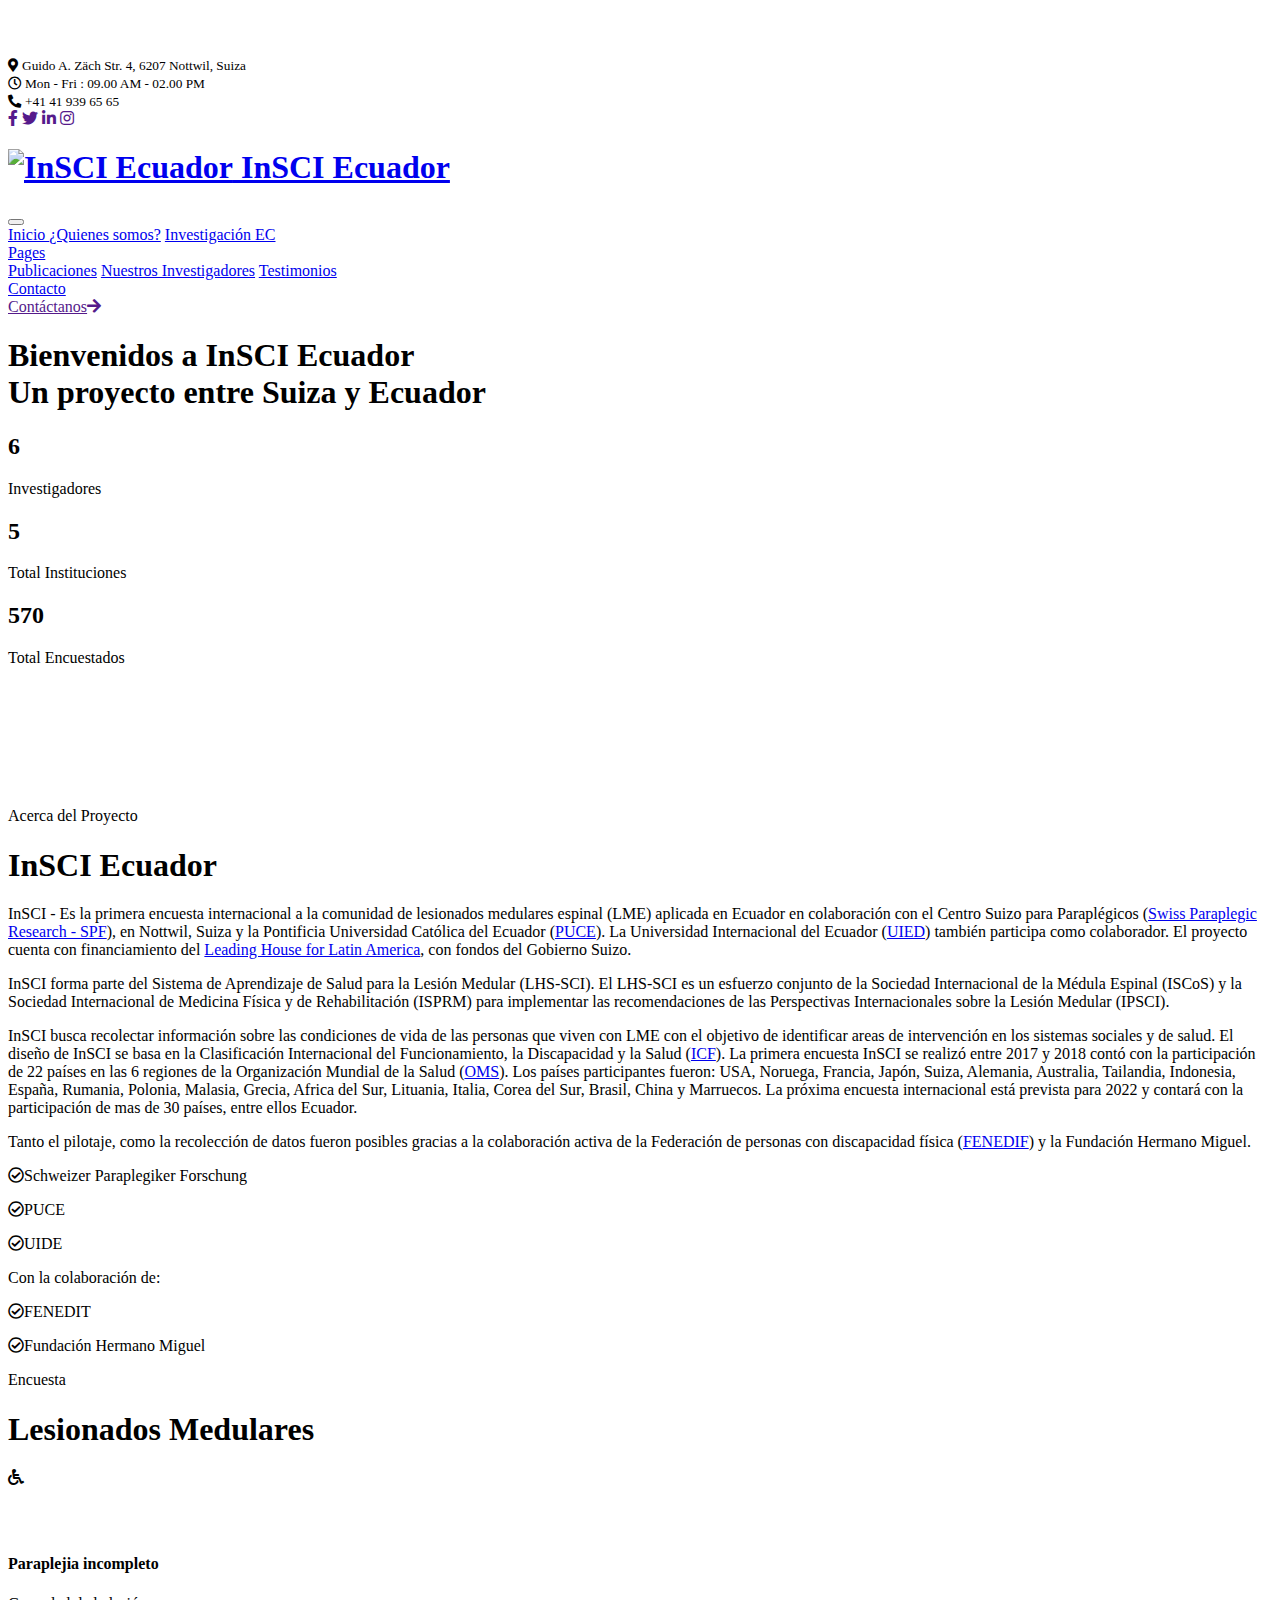
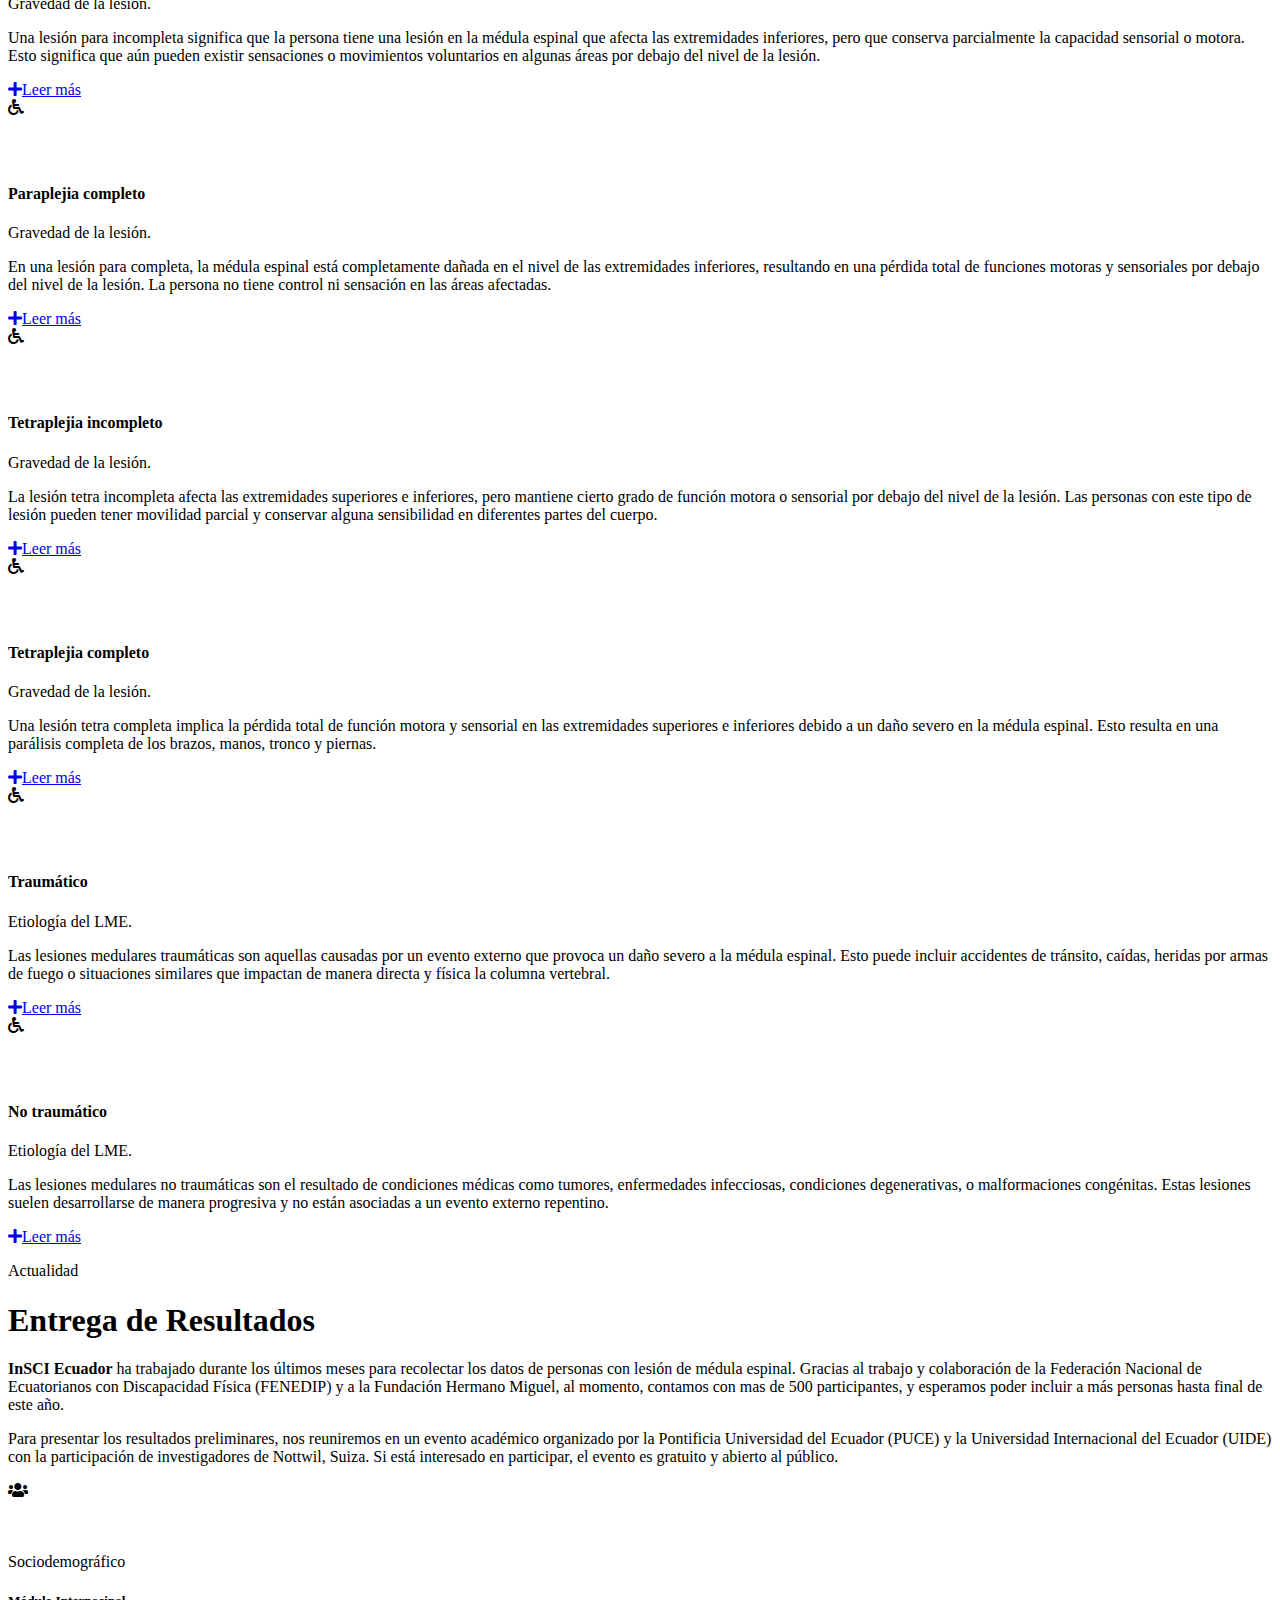
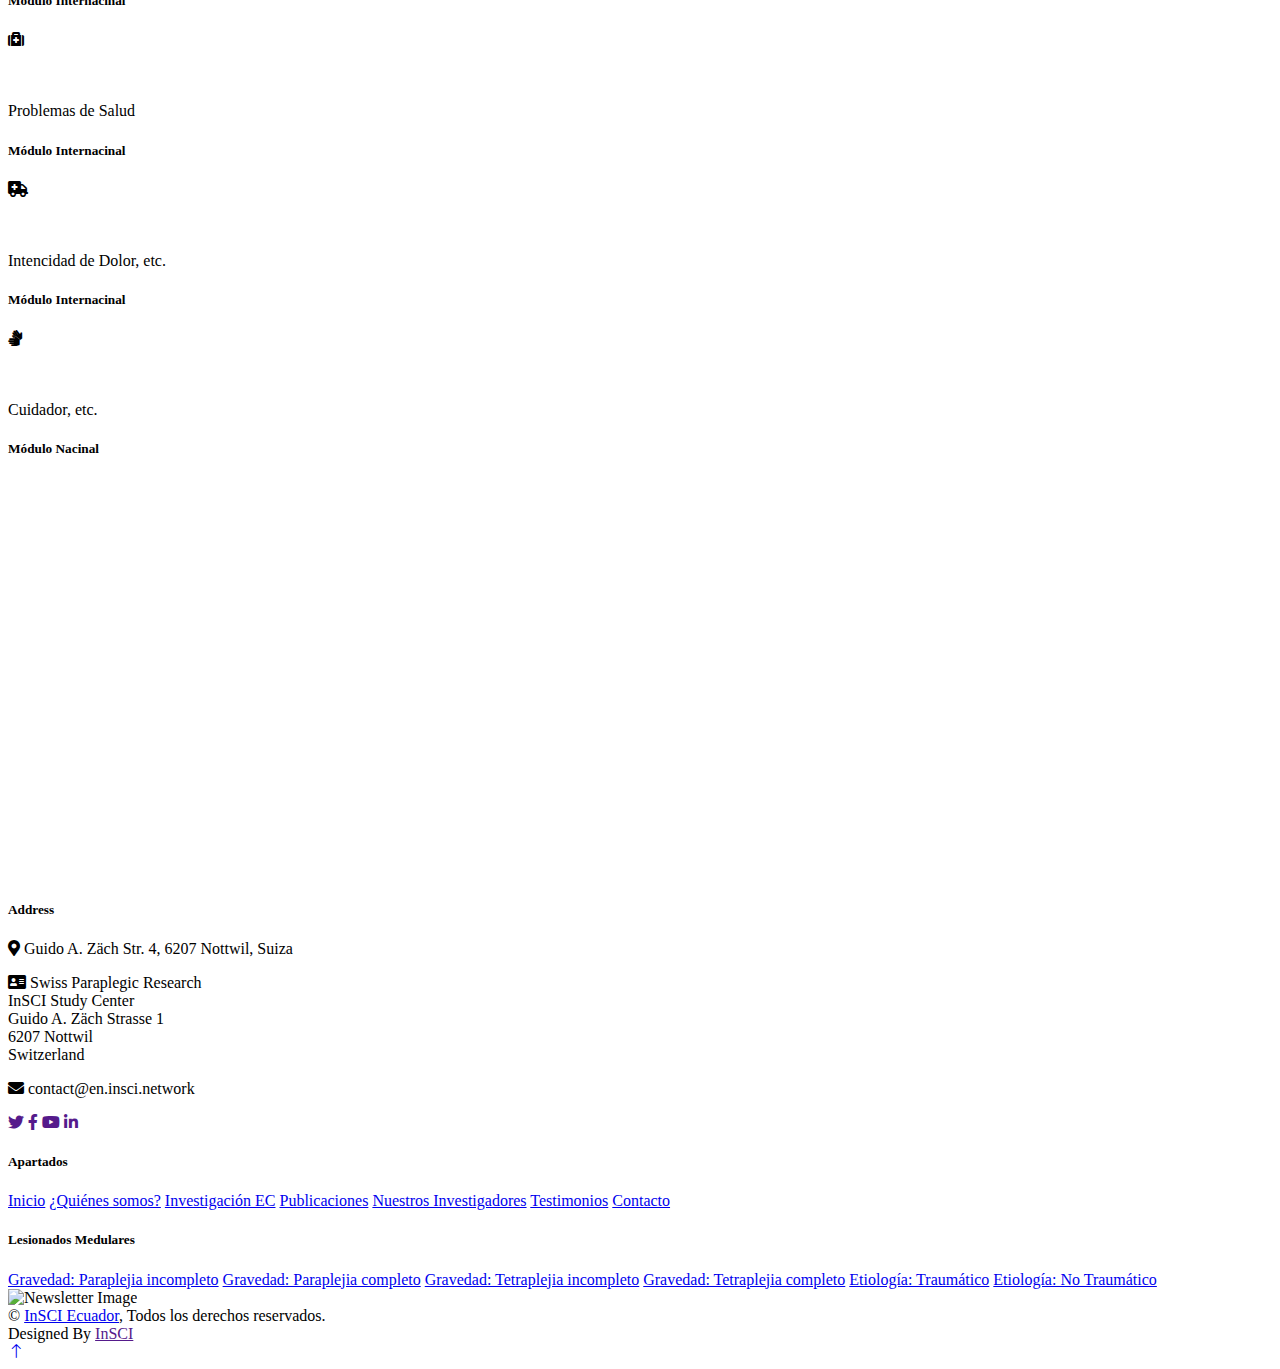
==== index.html @ 5b2f9192 "Comit3 (archivos .html index)" ====
<!DOCTYPE html>
<html lang="en">

<head>
    <meta charset="utf-8" />
    <title>InSCI Ecuador</title>
    <meta content="width=device-width, initial-scale=1.0" name="viewport" />
    <meta content="" name="keywords" />
    <meta content="" name="description" />

    <!-- Favicon -->
    <link href="img/favicon.ico" rel="icon" />

    <!-- Google Web Fonts -->
    <link rel="preconnect" href="https://fonts.googleapis.com" />
    <link rel="preconnect" href="https://fonts.gstatic.com" crossorigin />
    <link
        href="https://fonts.googleapis.com/css2?family=Open+Sans:wght@400;500&family=Roboto:wght@500;700;900&display=swap"
        rel="stylesheet" />

    <!-- Icon Font Stylesheet -->
    <link href="https://cdnjs.cloudflare.com/ajax/libs/font-awesome/5.10.0/css/all.min.css" rel="stylesheet" />
    <link href="https://cdn.jsdelivr.net/npm/bootstrap-icons@1.4.1/font/bootstrap-icons.css" rel="stylesheet" />

    <!-- Libraries Stylesheet -->
    <link href="lib/animate/animate.min.css" rel="stylesheet" />
    <link href="lib/owlcarousel/assets/owl.carousel.min.css" rel="stylesheet" />
    <link href="lib/tempusdominus/css/tempusdominus-bootstrap-4.min.css" rel="stylesheet" />

    <!-- Customized Bootstrap Stylesheet -->
    <link href="css/bootstrap.min.css" rel="stylesheet" />

    <!-- Template Stylesheet -->
    <link href="css/style.css" rel="stylesheet" />
</head>

<body>
    <!-- Spinner Start -->
    <div id="spinner"
        class="show bg-white position-fixed translate-middle w-100 vh-100 top-50 start-50 d-flex align-items-center justify-content-center">
        <div class="spinner-grow text-primary" style="width: 3rem; height: 3rem" role="status">
            <span class="sr-only">Loading...</span>
        </div>
    </div>
    <!-- Spinner End -->

    <!-- Topbar Start -->
    <div class="container-fluid bg-light p-0 wow fadeIn" data-wow-delay="0.1s">
        <div class="row gx-0 d-none d-lg-flex">
            <div class="col-lg-7 px-5 text-start">
                <div class="h-100 d-inline-flex align-items-center py-3 me-4">
                    <small class="fa fa-map-marker-alt text-primary me-2"></small>
                    <small>Guido A. Zäch Str. 4, 6207 Nottwil, Suiza </small>
                </div>
                <div class="h-100 d-inline-flex align-items-center py-3">
                    <small class="far fa-clock text-primary me-2"></small>
                    <small>Mon - Fri : 09.00 AM - 02.00 PM</small>
                </div>
            </div>
            <div class="col-lg-5 px-5 text-end">
                <div class="h-100 d-inline-flex align-items-center py-3 me-4">
                    <small class="fa fa-phone-alt text-primary me-2"></small>
                    <small>+41 41 939 65 65</small>
                </div>
                <div class="h-100 d-inline-flex align-items-center">
                    <a class="btn btn-sm-square rounded-circle bg-white text-primary me-1" href=""><i
                            class="fab fa-facebook-f"></i></a>
                    <a class="btn btn-sm-square rounded-circle bg-white text-primary me-1" href=""><i
                            class="fab fa-twitter"></i></a>
                    <a class="btn btn-sm-square rounded-circle bg-white text-primary me-1" href=""><i
                            class="fab fa-linkedin-in"></i></a>
                    <a class="btn btn-sm-square rounded-circle bg-white text-primary me-0" href=""><i
                            class="fab fa-instagram"></i></a>
                </div>
            </div>
        </div>
    </div>
    <!-- Topbar End -->

    <!-- Navbar Start -->
    <nav class="navbar navbar-expand-lg bg-white navbar-light sticky-top p-0 wow fadeIn" data-wow-delay="0.1s">
        <a href="index.html" class="navbar-brand d-flex align-items-center px-4 px-lg-5">
            <h1 class="m-0 text-primary">
                <!--<i class="far fa-hospital me-3"></i>-->
                <img src="img/InSCI_Logo_3.png" alt="InSCI Ecuador" style="width: 60px; height: 60px;" class="me-3">
                InSCI Ecuador
            </h1>
        </a>
        <button type="button" class="navbar-toggler me-4" data-bs-toggle="collapse" data-bs-target="#navbarCollapse">
            <span class="navbar-toggler-icon"></span>
        </button>
        <div class="collapse navbar-collapse" id="navbarCollapse">
            <div class="navbar-nav ms-auto p-4 p-lg-0">
                <a href="index.html" class="nav-item nav-link active"> Inicio </a>
                <a href="about.html" class="nav-item nav-link">¿Quienes somos?</a>
                <a href="service.html" class="nav-item nav-link">Investigación EC</a>
                <div class="nav-item dropdown">
                    <a href="#" class="nav-link dropdown-toggle" data-bs-toggle="dropdown">Pages</a>
                    <div class="dropdown-menu rounded-0 rounded-bottom m-0">
                        <a href="feature.html" class="dropdown-item">Publicaciones</a>
                        <a href="team.html" class="dropdown-item">Nuestros Investigadores</a>
                        <a href="testimonial.html" class="dropdown-item">Testimonios</a>
                    </div>
                </div>
                <a href="contact.html" class="nav-item nav-link">Contacto</a>
            </div>
            <a href="" class="btn btn-primary rounded-0 py-4 px-lg-5 d-none d-lg-block">Contáctanos<i class="fa fa-arrow-right ms-3"></i></a>
        </div>
    </nav>
    <!-- Navbar End -->

    <!-- Header Start -->
    <div class="container-fluid header bg-primary p-0 mb-5">
        <div class="row g-0 align-items-center flex-column-reverse flex-lg-row">
            <div class="col-lg-6 p-5 wow fadeIn" data-wow-delay="0.1s">
                <h1 class="display-4 text-white mb-5">
                    Bienvenidos a InSCI Ecuador <br />
                    Un proyecto entre Suiza y Ecuador
                </h1>
                <div class="row g-4">
                    <div class="col-sm-4">
                        <div class="border-start border-light ps-4">
                            <h2 class="text-white mb-1" data-toggle="counter-up">6</h2>
                            <p class="text-light mb-0">Investigadores</p>
                        </div>
                    </div>
                    <div class="col-sm-4">
                        <div class="border-start border-light ps-4">
                            <h2 class="text-white mb-1" data-toggle="counter-up">5</h2>
                            <p class="text-light mb-0">Total Instituciones</p>
                        </div>
                    </div>
                    <div class="col-sm-4">
                        <div class="border-start border-light ps-4">
                            <h2 class="text-white mb-1" data-toggle="counter-up">570</h2>
                            <p class="text-light mb-0">Total Encuestados</p>
                        </div>
                    </div>
                </div>
            </div>
            <div class="col-lg-6 wow fadeIn" data-wow-delay="0.5s">
                <div class="owl-carousel header-carousel">
                    <div class="owl-carousel-item position-relative">
                        <img class="img-fluid" src="img/carousel1.jpg" alt="" />
                        <div class="owl-carousel-text">
                            
                            <!-- <h1 class="display-1 text-white mb-0">Schweizer Paraplegiker Forschung</h1>-->
                        </div>
                    </div>
                    <div class="owl-carousel-item position-relative">
                        <img class="img-fluid" src="img/carousel2.jpg" alt="" />
                        <div class="owl-carousel-text">
                            
                            <!-- <h1 class="display-1 text-white mb-0">PUCE</h1> -->
                        </div>
                    </div>
                    <div class="owl-carousel-item position-relative">
                        <img class="img-fluid" src="img/carousel3.jpg" alt="" />
                        <div class="owl-carousel-text">
                            
                            <!-- <h1 class="display-1 text-white mb-0">UIDE</h1> -->
                        </div>
                    </div>
                    <div class="owl-carousel-item position-relative">
                        <img class="img-fluid" src="img/carousel4.jpg" alt="" />
                        <div class="owl-carousel-text">
                            
                            <!-- <h1 class="display-1 text-white mb-0">FENEDIT</h1> -->
                        </div>
                    </div>
                    <div class="owl-carousel-item position-relative">
                      <img class="img-fluid" src="img/carousel5.jpg" alt="" />
                      <div class="owl-carousel-text">
                          
                          <!-- <h1 class="display-1 text-white mb-0">Fundación Hermano Miguel</h1> -->
                      </div>
                  </div>
                </div>
            </div>
        </div>
    </div>
    <!-- Header End -->

    <!-- Acerca de Inicio -->
    <div class="container-xxl py-5">
        <div class="container">
            <div class="row g-5">
                <div class="col-lg-6 wow fadeIn" data-wow-delay="0.1s">
                    <div class="d-flex flex-column">
                        <img class="img-fluid rounded w-75 align-self-end" src="img/inicio1.jpg" alt="" />
                        <img class="img-fluid rounded w-50 bg-white pt-3 pe-3" src="img/inicio2.jpg" alt=""
                            style="margin-top: -10%" />
                        <img class="img-fluid rounded w-75 align-self-end" src="img/inicio3.png" alt=""
                            style="margin-top: -15%" />
                        <img class="img-fluid rounded w-50 bg-white pt-3 pe-3" src="img/inicio4.png" alt=""
                            style="margin-top: -10%" />
                        <img class="img-fluid rounded w-75 align-self-end" src="img/inicio5.png" alt=""
                            style="margin-top: -10%" />
                        <img class="img-fluid rounded w-50 bg-white pt-3 pe-3" src="img/inicio6.png" alt=""
                            style="margin-top: -10%" />
                    </div>
                </div>
                <div class="col-lg-6 wow fadeIn" data-wow-delay="0.5s">
                    <p class="d-inline-block border rounded-pill py-1 px-4">
                        Acerca del Proyecto
                    </p>
                    <h1 class="mb-4">InSCI Ecuador</h1>
                    <p>
                        InSCI - Es la primera encuesta internacional a la comunidad de
                        lesionados medulares espinal (LME) aplicada en Ecuador en
                        colaboración con el Centro Suizo para Paraplégicos (<a href="https://www.paraplegie.ch/spf/en/" target="_blank">Swiss Paraplegic Research - SPF</a>), en Nottwil,
                        Suiza y la Pontificia Universidad Católica del
                        Ecuador (<a href="https://www.puce.edu.ec/facultad-de-enfermeria/" target="_blank">PUCE</a>). La Universidad
                        Internacional del Ecuador (<a href="https://www.uide.edu.ec/la-ciparq-estuvo-presente-en-la-comision-del-derecho-a-la-salud-de-la-asamblea-nacional/#" target="_blank">UIED</a>)
                        también participa como colaborador. El proyecto cuenta con
                        financiamiento del
                        <a href="https://cls.unisg.ch/es/" target="_blank">Leading House for Latin America</a>, con fondos del Gobierno
                        Suizo.
                    </p>
                    <p class="mb-4">
                        InSCI forma parte del Sistema de Aprendizaje de Salud para la
                        Lesión Medular (LHS-SCI). El LHS-SCI es un esfuerzo conjunto de la
                        Sociedad Internacional de la Médula Espinal (ISCoS) y la Sociedad
                        Internacional de Medicina Física y de Rehabilitación (ISPRM) para
                        implementar las recomendaciones de las Perspectivas
                        Internacionales sobre la Lesión Medular (IPSCI).
                    </p>
                    <p class="mb-4">
                        InSCI busca recolectar información sobre las condiciones de vida
                        de las personas que viven con LME con el objetivo de identificar
                        areas de intervención en los sistemas sociales y de salud. El
                        diseño de InSCI se basa en la Clasificación Internacional del
                        Funcionamiento, la Discapacidad y la Salud
                        (<a href="https://www.who.int/standards/classifications/international-classification-of-functioning-disability-and-health" target="_blank">ICF</a>).
                        La primera encuesta InSCI se realizó entre 2017 y 2018 contó
                        con la participación de 22 países en las 6 regiones de la
                        Organización Mundial de la Salud (<a href="https://www.who.int/news-room/fact-sheets/detail/spinal-cord-injury" target="_blank">OMS</a>). Los
                        países participantes fueron: USA, Noruega, Francia, Japón,
                        Suiza, Alemania, Australia, Tailandia, Indonesia, España, Rumania,
                        Polonia, Malasia, Grecia, Africa del Sur, Lituania, Italia, Corea
                        del Sur, Brasil, China y Marruecos. La próxima encuesta
                        internacional está prevista para 2022 y contará con la
                        participación de mas de 30 países, entre ellos Ecuador.
                    </p>
                    <p class="mb-4">
                        Tanto el pilotaje, como la recolección de datos fueron posibles
                        gracias a la colaboración activa de la Federación de personas con
                        discapacidad física (<a href="https://fenedif.org/" target="_blank">FENEDIF</a>) y
                        la Fundación Hermano Miguel.
                    </p>
                    <p>
                        <i class="far fa-check-circle text-primary me-3"></i>Schweizer
                        Paraplegiker Forschung
                    </p>
                    <p><i class="far fa-check-circle text-primary me-3"></i>PUCE</p>
                    <p><i class="far fa-check-circle text-primary me-3"></i>UIDE</p>
                    <p>Con la colaboración de:</p>
                    <p><i class="far fa-check-circle text-primary me-3"></i>FENEDIT</p>
                    <p>
                        <i class="far fa-check-circle text-primary me-3"></i>Fundación
                        Hermano Miguel
                    </p>
                    <!-- <a class="btn btn-primary rounded-pill py-3 px-5 mt-3" href="">Read More</a> -->
                </div>
            </div>
        </div>
    </div>
    <!-- Acerca de Fin -->

    <!-- Service Start -->
    <div class="container-xxl py-5">
        <div class="container">
            <div class="text-center mx-auto mb-5 wow fadeInUp" data-wow-delay="0.1s" style="max-width: 600px">
                <p class="d-inline-block border rounded-pill py-1 px-4">Encuesta</p>
                <h1>Lesionados Medulares</h1>
            </div>
            <div class="row g-4">
                <div class="col-lg-4 col-md-6 wow fadeInUp" data-wow-delay="0.1s">
                    <div class="service-item bg-light rounded h-100 p-5">
                        <div class="d-inline-flex align-items-center justify-content-center bg-white rounded-circle mb-4"
                            style="width: 65px; height: 65px">
                            <i class="fa fa-wheelchair text-primary fs-4"></i>
                        </div>
                        <h4 class="mb-3">Paraplejia incompleto</h4>
                        <p class="mb-4">Gravedad de la lesión.</p>
                        <p>
                            Una lesión para incompleta significa que la persona tiene una
                            lesión en la médula espinal que afecta las extremidades
                            inferiores, pero que conserva parcialmente la capacidad
                            sensorial o motora. Esto significa que aún pueden existir
                            sensaciones o movimientos voluntarios en algunas áreas por
                            debajo del nivel de la lesión.
                        </p>
                        <a class="btn" href="https://www.who.int/es/news-room/fact-sheets/detail/spinal-cord-injury" target="_blank"><i class="fa fa-plus text-primary me-3"></i>Leer más</a>
                    </div>
                </div>
                <div class="col-lg-4 col-md-6 wow fadeInUp" data-wow-delay="0.3s">
                    <div class="service-item bg-light rounded h-100 p-5">
                        <div class="d-inline-flex align-items-center justify-content-center bg-white rounded-circle mb-4"
                            style="width: 65px; height: 65px">
                            <i class="fa fa-wheelchair text-primary fs-4"></i>
                        </div>
                        <h4 class="mb-3">Paraplejia completo</h4>
                        <p class="mb-4">Gravedad de la lesión.</p>
                        <p>
                          En una lesión para completa, la médula espinal está completamente dañada en el nivel de las extremidades inferiores,
                          resultando en una pérdida total de funciones motoras y sensoriales por debajo del nivel de la lesión. La persona no
                          tiene control ni sensación en las áreas afectadas.
                        </p>
                        <a class="btn" href="https://www.who.int/es/news-room/fact-sheets/detail/spinal-cord-injury" target="_blank"><i class="fa fa-plus text-primary me-3"></i>Leer más</a>
                    </div>
                </div>
                <div class="col-lg-4 col-md-6 wow fadeInUp" data-wow-delay="0.5s">
                    <div class="service-item bg-light rounded h-100 p-5">
                        <div class="d-inline-flex align-items-center justify-content-center bg-white rounded-circle mb-4"
                            style="width: 65px; height: 65px">
                            <i class="fa fa-wheelchair text-primary fs-4"></i>
                        </div>
                        <h4 class="mb-3">Tetraplejia incompleto</h4>
                        <p class="mb-4">Gravedad de la lesión.</p>
                        <p>
                          La lesión tetra incompleta afecta las extremidades superiores e inferiores, pero mantiene cierto grado de función motora
                          o sensorial por debajo del nivel de la lesión. Las personas con este tipo de lesión pueden tener movilidad parcial y
                          conservar alguna sensibilidad en diferentes partes del cuerpo.
                        </p>
                        <a class="btn" href="https://www.who.int/es/news-room/fact-sheets/detail/spinal-cord-injury" target="_blank"><i class="fa fa-plus text-primary me-3"></i>Leer más</a>
                    </div>
                </div>
                <div class="col-lg-4 col-md-6 wow fadeInUp" data-wow-delay="0.1s">
                    <div class="service-item bg-light rounded h-100 p-5">
                        <div class="d-inline-flex align-items-center justify-content-center bg-white rounded-circle mb-4"
                            style="width: 65px; height: 65px">
                            <i class="fa fa-wheelchair text-primary fs-4"></i>
                        </div>
                        <h4 class="mb-3">Tetraplejia completo</h4>
                        <p class="mb-4">Gravedad de la lesión.</p>
                        <P>
                          Una lesión tetra completa implica la pérdida total de función motora y sensorial en las extremidades superiores e
                          inferiores debido a un daño severo en la médula espinal. Esto resulta en una parálisis completa de los brazos, manos,
                          tronco y piernas.
                        </P>
                        <a class="btn" href="https://www.who.int/es/news-room/fact-sheets/detail/spinal-cord-injury" target="_blank"><i class="fa fa-plus text-primary me-3"></i>Leer más</a>
                    </div>
                </div>
                <div class="col-lg-4 col-md-6 wow fadeInUp" data-wow-delay="0.3s">
                    <div class="service-item bg-light rounded h-100 p-5">
                        <div class="d-inline-flex align-items-center justify-content-center bg-white rounded-circle mb-4"
                            style="width: 65px; height: 65px">
                            <i class="fa fa-wheelchair text-primary fs-4"></i>
                        </div>
                        <h4 class="mb-3">Traumático</h4>
                        <p class="mb-4">Etiología del LME.</p>
                        <P>
                          Las lesiones medulares traumáticas son aquellas causadas por un evento externo que provoca un daño severo a la médula
                          espinal. Esto puede incluir accidentes de tránsito, caídas, heridas por armas de fuego o situaciones similares que
                          impactan de manera directa y física la columna vertebral.
                        </P>
                        <a class="btn" href="https://www.who.int/es/news-room/fact-sheets/detail/spinal-cord-injury" target="_blank"><i class="fa fa-plus text-primary me-3"></i>Leer más</a>
                    </div>
                </div>
                <div class="col-lg-4 col-md-6 wow fadeInUp" data-wow-delay="0.5s">
                    <div class="service-item bg-light rounded h-100 p-5">
                        <div class="d-inline-flex align-items-center justify-content-center bg-white rounded-circle mb-4"
                            style="width: 65px; height: 65px">
                            <i class="fa fa-wheelchair text-primary fs-4"></i>
                        </div>
                        <h4 class="mb-3">No traumático</h4>
                        <p class="mb-4">Etiología del LME.</p>
                        <P>
                          Las lesiones medulares no traumáticas son el resultado de condiciones médicas como tumores, enfermedades infecciosas,
                          condiciones degenerativas, o malformaciones congénitas. Estas lesiones suelen desarrollarse de manera progresiva y no
                          están asociadas a un evento externo repentino.
                        </P>
                        <a class="btn" href="https://www.who.int/es/news-room/fact-sheets/detail/spinal-cord-injury" target="_blank"><i class="fa fa-plus text-primary me-3"></i>Leer más</a>
                    </div>
                </div>
            </div>
        </div>
    </div>
    <!-- Service End -->

    <!-- Actualidad Inicio -->
    <div class="container-fluid bg-primary overflow-hidden my-5 px-lg-0">
        <div class="container feature px-lg-0">
            <div class="row g-0 mx-lg-0">
                <div class="col-lg-6 feature-text py-5 wow fadeIn" data-wow-delay="0.1s">
                    <div class="p-lg-5 ps-lg-0">
                        <p class="d-inline-block border rounded-pill text-light py-1 px-4">
                            Actualidad
                        </p>
                        <h1 class="text-white mb-4">Entrega de Resultados</h1>
                        <p class="text-white mb-4 pb-2">
                          <b>InSCI Ecuador</b> ha trabajado durante los últimos meses para recolectar los datos de personas con lesión de médula espinal.
                          Gracias al trabajo y colaboración de la Federación Nacional de Ecuatorianos con Discapacidad Física (FENEDIP) y a la
                          Fundación Hermano Miguel, al momento, contamos con mas de 500 participantes, y esperamos poder incluir a más personas
                          hasta final de este año.
                        </p>
                        <p class="text-white mb-4 pb-2">
                          Para presentar los resultados preliminares, nos reuniremos en un evento académico organizado por la Pontificia
                          Universidad del Ecuador (PUCE) y la Universidad Internacional del Ecuador (UIDE) con la participación de investigadores
                          de Nottwil, Suiza. Si está interesado en participar, el evento es gratuito y abierto al público.
                        </p>
                        <div class="row g-4">
                            <div class="col-6">
                                <div class="d-flex align-items-center">
                                    <div class="d-flex flex-shrink-0 align-items-center justify-content-center rounded-circle bg-light"
                                        style="width: 55px; height: 55px">
                                        <i class="fa fa-users text-primary"></i>
                                    </div>
                                    <div class="ms-4">
                                        <p class="text-white mb-2">Sociodemográfico</p>
                                        <h5 class="text-white mb-0">Módulo Internacinal</h5>
                                    </div>
                                </div>
                            </div>
                            <div class="col-6">
                                <div class="d-flex align-items-center">
                                    <div class="d-flex flex-shrink-0 align-items-center justify-content-center rounded-circle bg-light"
                                        style="width: 55px; height: 55px">
                                        <i class="fa fa-medkit text-primary"></i>
                                    </div>
                                    <div class="ms-4">
                                        <p class="text-white mb-2">Problemas de Salud</p>
                                        <h5 class="text-white mb-0">Módulo Internacinal</h5>
                                    </div>
                                </div>
                            </div>
                            <div class="col-6">
                                <div class="d-flex align-items-center">
                                    <div class="d-flex flex-shrink-0 align-items-center justify-content-center rounded-circle bg-light"
                                        style="width: 55px; height: 55px">
                                        <i class="fa fa-ambulance text-primary"></i>
                                    </div>
                                    <div class="ms-4">
                                        <p class="text-white mb-2">Intencidad de Dolor, etc.</p>
                                        <h5 class="text-white mb-0">Módulo Internacinal</h5>
                                    </div>
                                </div>
                            </div>
                            <div class="col-6">
                                <div class="d-flex align-items-center">
                                    <div class="d-flex flex-shrink-0 align-items-center justify-content-center rounded-circle bg-light"
                                        style="width: 55px; height: 55px">
                                        <i class="fa fa-sign-language text-primary"></i>
                                    </div>
                                    <div class="ms-4">
                                        <p class="text-white mb-2">Cuidador, etc.</p>
                                        <h5 class="text-white mb-0">Módulo Nacinal</h5>
                                    </div>
                                </div>
                            </div>
                        </div>
                    </div>
                </div>
                <div class="col-lg-6 pe-lg-0 wow fadeIn" data-wow-delay="0.5s" style="min-height: 400px">
                    <div class="position-relative h-100">
                        <img class="position-absolute img-fluid w-100 h-100" src="img/actualidad.jpg"
                            style="object-fit: cover" alt="" />
                    </div>
                </div>
            </div>
        </div>
    </div>
    <!-- Actualidad Fin -->


    <!-- Footer Start -->
    <div class="container-fluid bg-dark text-light footer mt-5 pt-5 wow fadeIn" data-wow-delay="0.1s">
        <div class="container py-5">
            <div class="row g-5">
                <div class="col-lg-3 col-md-6">
                    <h5 class="text-light mb-4">Address</h5>
                    <p class="mb-2">
                        <i class="fa fa-map-marker-alt me-3"></i>
                        Guido A. Zäch Str. 4, 6207 Nottwil, Suiza
                    </p>
                    <p class="mb-2">
                        <i class="fa fa-address-card me-3"></i>
                        Swiss Paraplegic Research <br>
                                InSCI Study Center<br>
                                Guido A. Zäch Strasse 1<br>
                                6207 Nottwil<br>
                                Switzerland<br>
                    </p>
                    <p class="mb-2">
                        <i class="fa fa-envelope me-3"></i>
                        contact@en.insci.network
                    </p>
                    <div class="d-flex pt-2">
                        <a class="btn btn-outline-light btn-social rounded-circle" href=""><i
                                class="fab fa-twitter"></i></a>
                        <a class="btn btn-outline-light btn-social rounded-circle" href=""><i
                                class="fab fa-facebook-f"></i></a>
                        <a class="btn btn-outline-light btn-social rounded-circle" href=""><i
                                class="fab fa-youtube"></i></a>
                        <a class="btn btn-outline-light btn-social rounded-circle" href=""><i
                                class="fab fa-linkedin-in"></i></a>
                    </div>
                </div>
                <div class="col-lg-3 col-md-6">
                    <h5 class="text-light mb-4">Apartados</h5>
                    <a class="btn btn-link" href="index.html">Inicio</a>
                    <a class="btn btn-link" href="about.html">¿Quiénes somos?</a>
                    <a class="btn btn-link" href="service.html">Investigación EC</a>
                    <a class="btn btn-link" href="feature.html">Publicaciones</a>
                    <a class="btn btn-link" href="team.html">Nuestros Investigadores</a>
                    <a class="btn btn-link" href="testimonial.html">Testimonios</a>
                    <a class="btn btn-link" href="contact.html">Contacto</a>
                </div>
                <div class="col-lg-3 col-md-6">
                    <h5 class="text-light mb-4">Lesionados Medulares</h5>
                    <a class="btn btn-link" href="https://www.who.int/es/news-room/fact-sheets/detail/spinal-cord-injury">Gravedad: Paraplejia incompleto</a>
                    <a class="btn btn-link" href="https://www.who.int/es/news-room/fact-sheets/detail/spinal-cord-injury">Gravedad: Paraplejia completo</a>
                    <a class="btn btn-link" href="https://www.who.int/es/news-room/fact-sheets/detail/spinal-cord-injury">Gravedad: Tetraplejia incompleto</a>
                    <a class="btn btn-link" href="https://www.who.int/es/news-room/fact-sheets/detail/spinal-cord-injury">Gravedad: Tetraplejia completo</a>
                    <a class="btn btn-link" href="https://www.who.int/es/news-room/fact-sheets/detail/spinal-cord-injury">Etiología: Traumático</a>
                    <a class="btn btn-link" href="https://www.who.int/es/news-room/fact-sheets/detail/spinal-cord-injury">Etiología: No Traumático</a>
                </div>
                <div class="col-lg-3 col-md-6">
                    <div class="position-relative mx-auto" style="max-width: auto">
                        <img src="../img/piedepagina1.png" alt="Newsletter Image" class="img-fluid" style="width: 100%;">
                    </div>
                </div>
            </div>
        </div>
        <div class="container">
            <div class="copyright">
                <div class="row">
                    <div class="col-md-6 text-center text-md-start mb-3 mb-md-0">
                        &copy; <a class="border-bottom" href="#">InSCI Ecuador</a>, 
                        Todos los derechos reservados.
                    </div>
                    <div class="col-md-6 text-center text-md-end">
                        <!--/*** This template is free as long as you keep the footer author’s credit link/attribution link/backlink. If you'd like to use the template without the footer author’s credit link/attribution link/backlink, you can purchase the Credit Removal License from "https://htmlcodex.com/credit-removal". Thank you for your support. ***/-->
                        Designed By
                        <a class="border-bottom" href="">InSCI</a>
                    </div>
                </div>
            </div>
        </div>
    </div>
    <!-- Footer End -->

    <!-- Back to Top -->
    <a href="#" class="btn btn-lg btn-primary btn-lg-square rounded-circle back-to-top"><i
            class="bi bi-arrow-up"></i></a>

    <!-- JavaScript Libraries -->
    <script src="https://code.jquery.com/jquery-3.4.1.min.js"></script>
    <script src="https://cdn.jsdelivr.net/npm/bootstrap@5.0.0/dist/js/bootstrap.bundle.min.js"></script>
    <script src="lib/wow/wow.min.js"></script>
    <script src="lib/easing/easing.min.js"></script>
    <script src="lib/waypoints/waypoints.min.js"></script>
    <script src="lib/counterup/counterup.min.js"></script>
    <script src="lib/owlcarousel/owl.carousel.min.js"></script>
    <script src="lib/tempusdominus/js/moment.min.js"></script>
    <script src="lib/tempusdominus/js/moment-timezone.min.js"></script>
    <script src="lib/tempusdominus/js/tempusdominus-bootstrap-4.min.js"></script>

    <!-- Template Javascript -->
    <script src="js/main.js"></script>
</body>

</html>
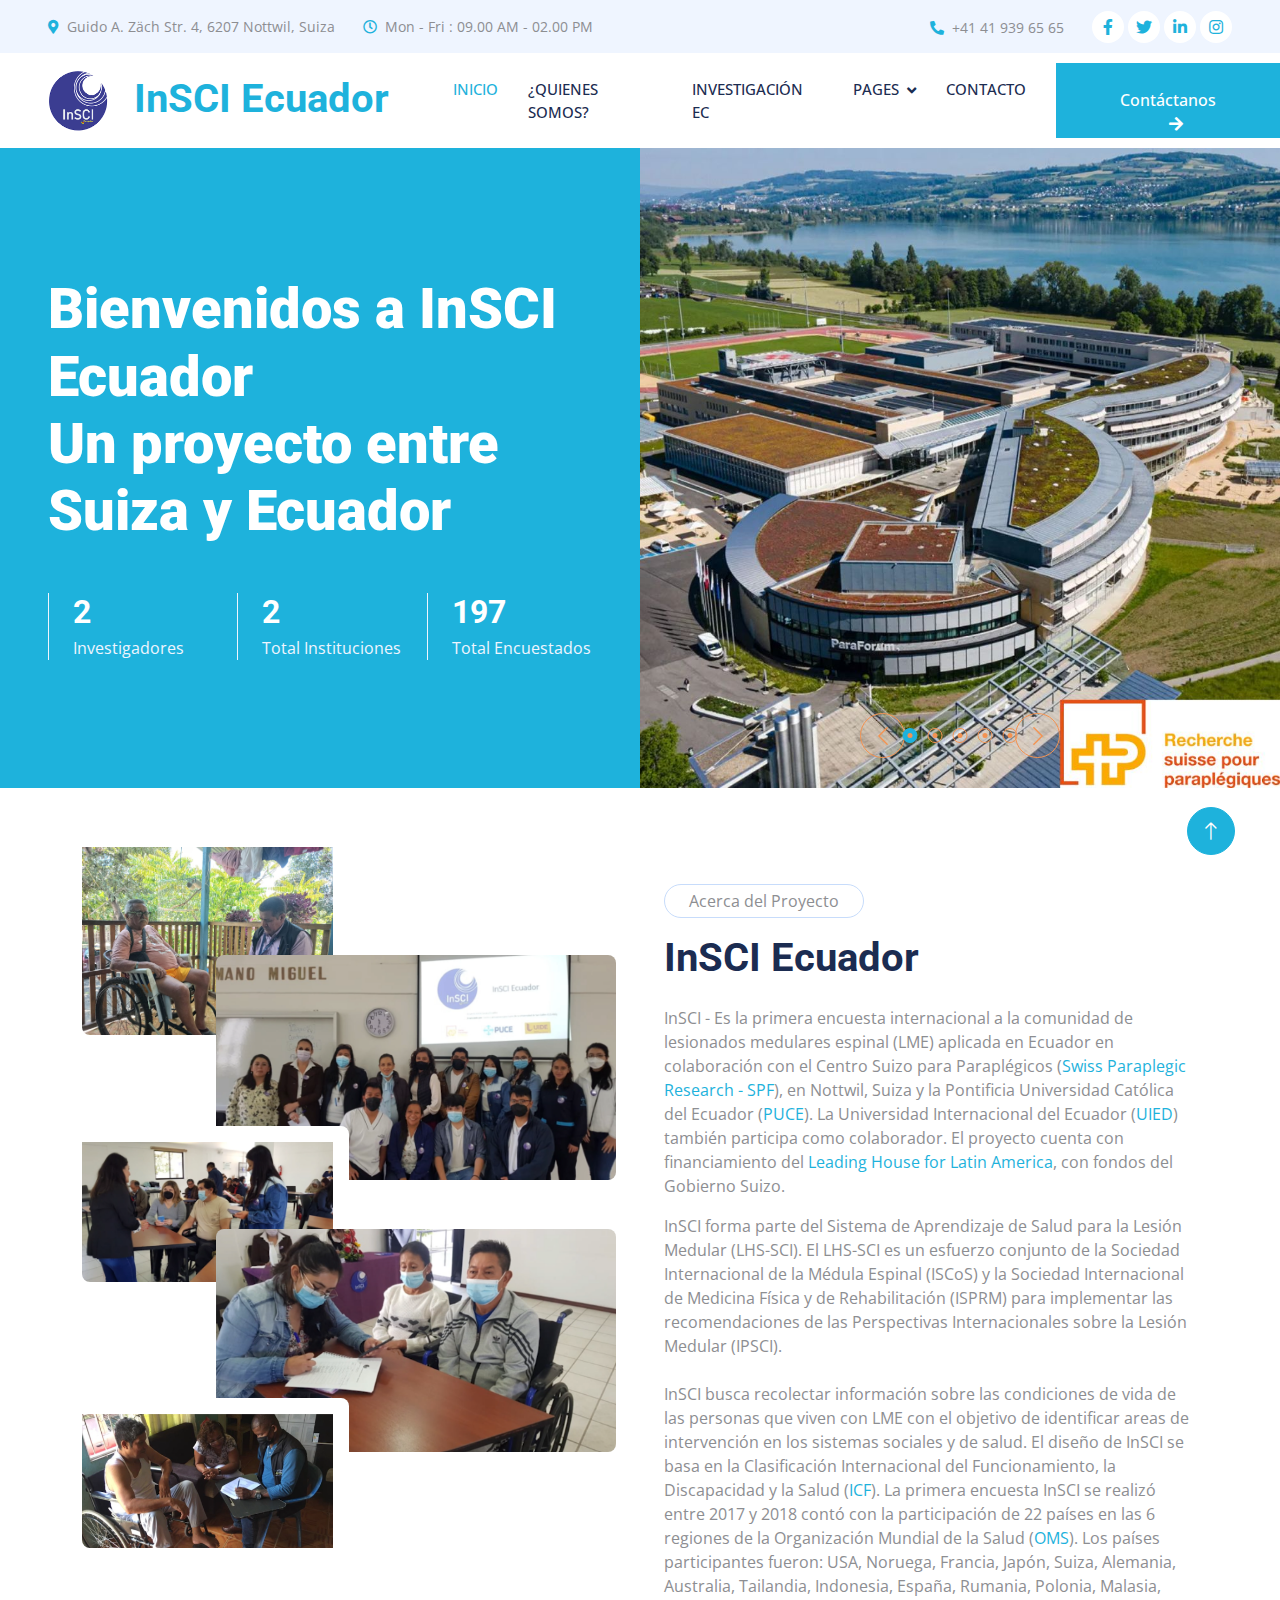
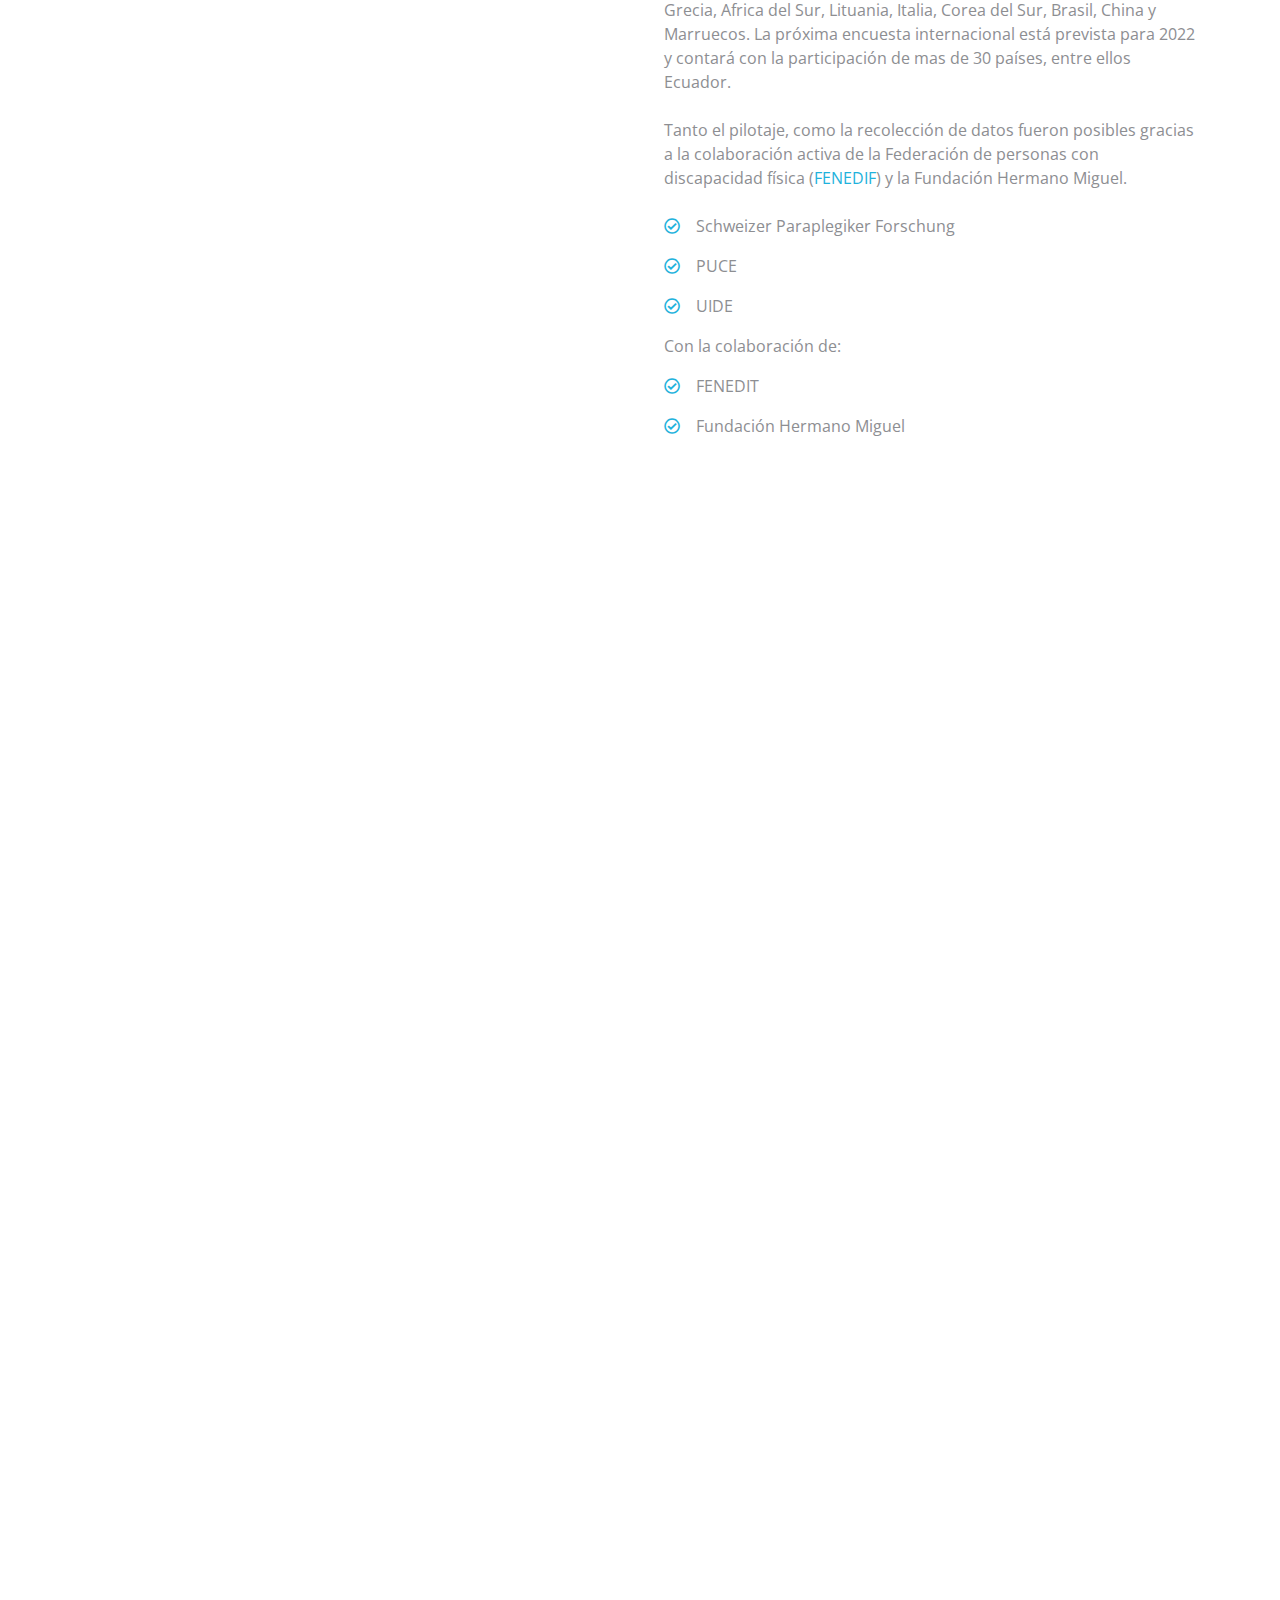
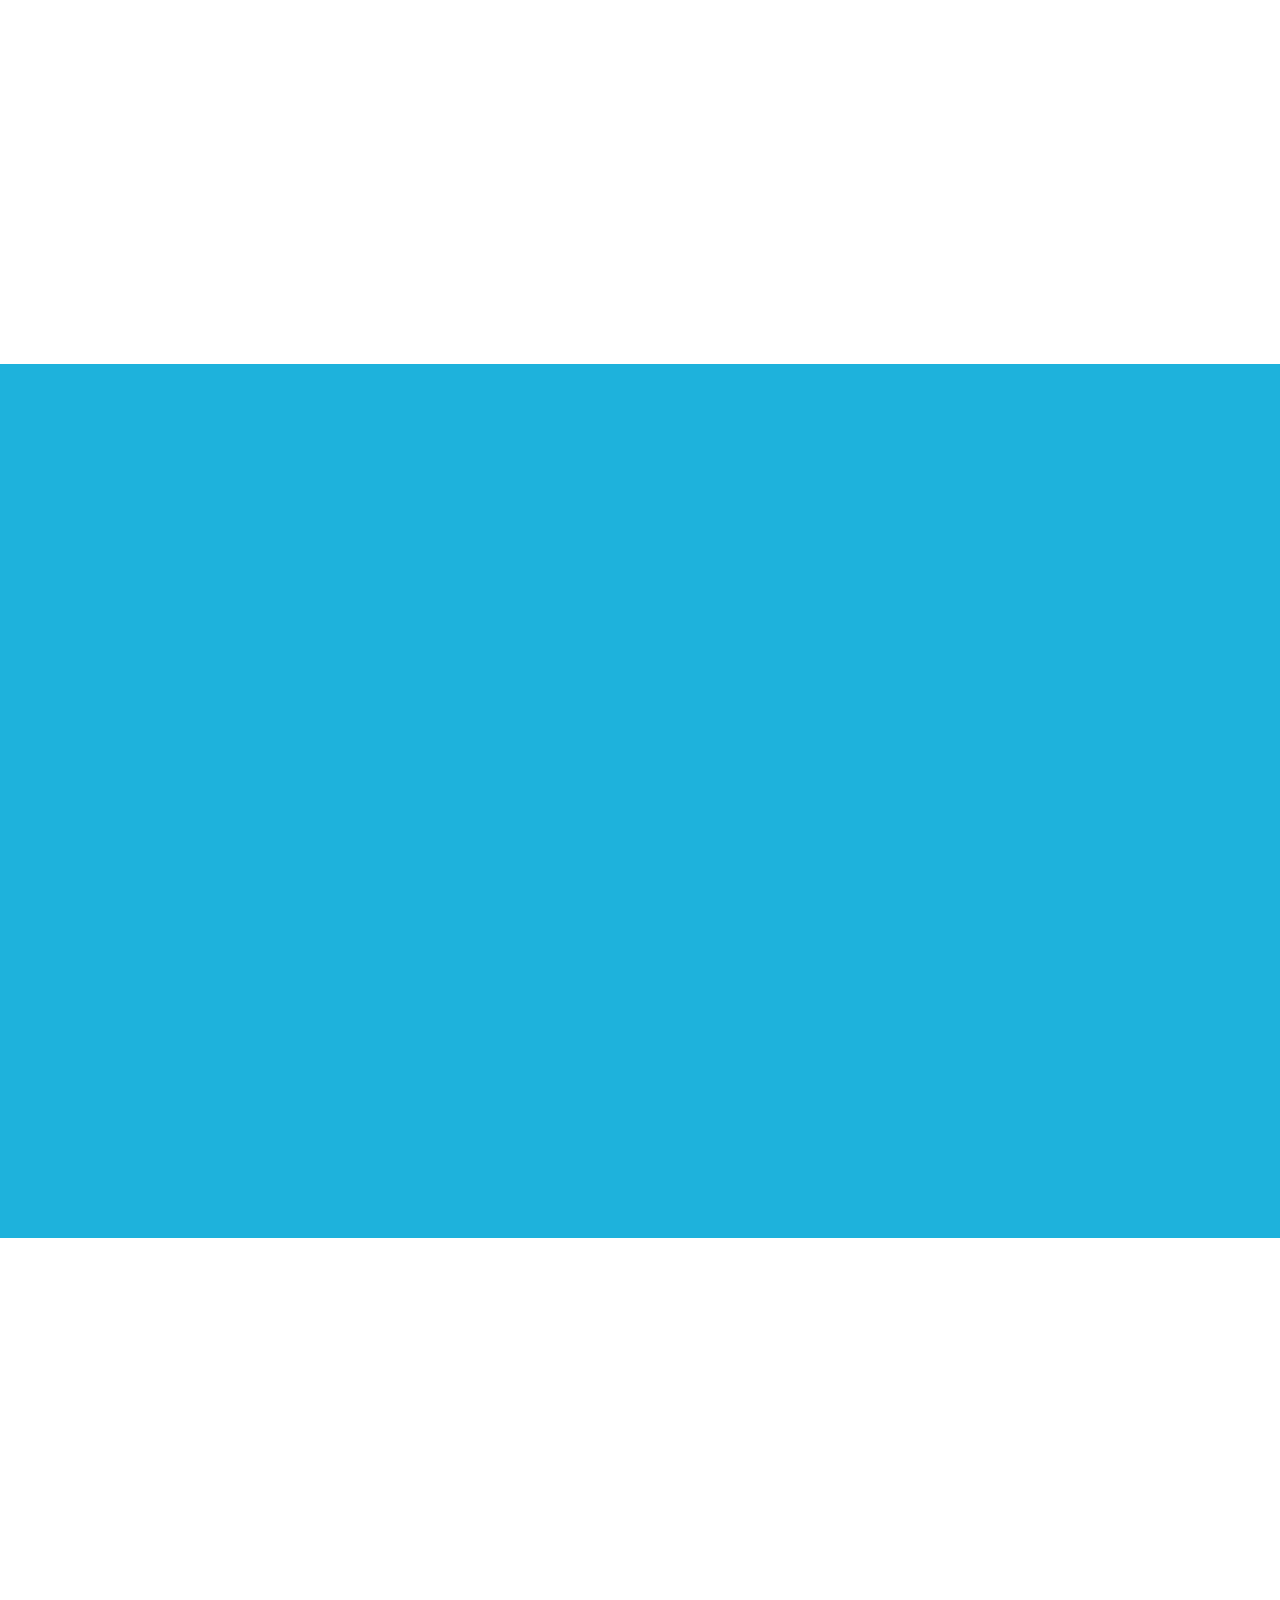
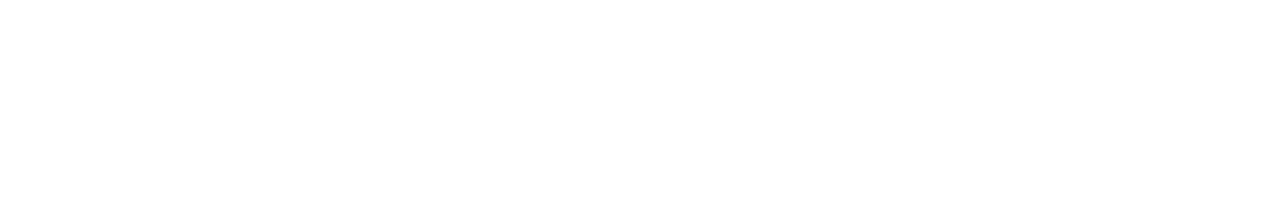
==== commit da60f3d0: "imagen de pie de página" ====
--- a/index.html
+++ b/index.html
@@ -518,7 +518,7 @@
                 </div>
                 <div class="col-lg-3 col-md-6">
                     <div class="position-relative mx-auto" style="max-width: auto">
-                        <img src="../img/piedepagina1.png" alt="Newsletter Image" class="img-fluid" style="width: 100%;">
+                        <img src="img/piedepagina1.png" alt="Newsletter Image" class="img-fluid" style="width: 100%;">
                     </div>
                 </div>
             </div>
--- a/css/style.css
+++ b/css/style.css
@@ -0,0 +1,519 @@
+/********** Template CSS **********/
+:root {
+    --primary: #1eb2dc; /*** #0463FA, 3b3d91, 1eb2dc ***/
+    --light: #EFF5FF;
+    --dark: #1B2C51;
+}
+
+.fw-medium {
+    font-weight: 500 !important;
+}
+
+.fw-bold {
+    font-weight: 700 !important;
+}
+
+.fw-black {
+    font-weight: 900 !important;
+}
+
+.back-to-top {
+    position: fixed;
+    display: none;
+    right: 45px;
+    bottom: 45px;
+    z-index: 99;
+}
+
+
+/*** Spinner ***/
+#spinner {
+    opacity: 0;
+    visibility: hidden;
+    transition: opacity .5s ease-out, visibility 0s linear .5s;
+    z-index: 99999;
+}
+
+#spinner.show {
+    transition: opacity .5s ease-out, visibility 0s linear 0s;
+    visibility: visible;
+    opacity: 1;
+}
+
+
+/*** Button ***/
+.btn {
+    font-weight: 500;
+    transition: .5s;
+}
+
+.btn.btn-primary,
+.btn.btn-secondary {
+    color: #FFFFFF;
+}
+
+.btn-square {
+    width: 38px;
+    height: 38px;
+}
+
+.btn-sm-square {
+    width: 32px;
+    height: 32px;
+}
+
+.btn-lg-square {
+    width: 48px;
+    height: 48px;
+}
+
+.btn-square,
+.btn-sm-square,
+.btn-lg-square {
+    padding: 0;
+    display: flex;
+    align-items: center;
+    justify-content: center;
+    font-weight: normal;
+}
+
+
+/*** Navbar ***/
+.navbar .dropdown-toggle::after {
+    border: none;
+    content: "\f107";
+    font-family: "Font Awesome 5 Free";
+    font-weight: 900;
+    vertical-align: middle;
+    margin-left: 8px;
+}
+
+.navbar .navbar-nav .nav-link {
+    margin-right: 30px;
+    padding: 25px 0;
+    color: #FFFFFF;
+    font-size: 15px;
+    font-weight: 500;
+    text-transform: uppercase;
+    outline: none;
+}
+
+.navbar .navbar-nav .nav-link:hover,
+.navbar .navbar-nav .nav-link.active {
+    color: var(--primary);
+}
+
+@media (max-width: 991.98px) {
+    .navbar .navbar-nav .nav-link  {
+        margin-right: 0;
+        padding: 10px 0;
+    }
+
+    .navbar .navbar-nav {
+        border-top: 1px solid #EEEEEE;
+    }
+}
+
+.navbar .navbar-brand,
+.navbar a.btn {
+    height: 75px;
+}
+
+.navbar .navbar-nav .nav-link {
+    color: var(--dark);
+    font-weight: 500;
+}
+
+.navbar.sticky-top {
+    top: -100px;
+    transition: .5s;
+}
+
+@media (min-width: 992px) {
+    .navbar .nav-item .dropdown-menu {
+        display: block;
+        border: none;
+        margin-top: 0;
+        top: 150%;
+        opacity: 0;
+        visibility: hidden;
+        transition: .5s;
+    }
+
+    .navbar .nav-item:hover .dropdown-menu {
+        top: 100%;
+        visibility: visible;
+        transition: .5s;
+        opacity: 1;
+    }
+}
+
+
+/*** Header ***/
+.header-carousel .owl-carousel-text {
+    position: absolute;
+    width: 100%;
+    height: 100%;
+    padding: 3rem;
+    top: 0;
+    left: 0;
+    display: flex;
+    align-items: center;
+    justify-content: center;
+    text-shadow: 0 0 30px rgba(0, 0, 0, .1);
+}
+
+.header-carousel .owl-nav {
+    position: absolute;
+    width: 200px;
+    height: 45px;
+    bottom: 30px;
+    left: 50%;
+    transform: translateX(-50%);
+    display: flex;
+    justify-content: space-between;
+}
+
+.header-carousel .owl-nav .owl-prev,
+.header-carousel .owl-nav .owl-next {
+    width: 45px;
+    height: 45px;
+    display: flex;
+    align-items: center;
+    justify-content: center;
+    color: #f39352;
+    background: transparent;
+    border: 1px solid #f39352;
+    border-radius: 45px;
+    font-size: 22px;
+    transition: .5s;
+}
+
+.header-carousel .owl-nav .owl-prev:hover,
+.header-carousel .owl-nav .owl-next:hover {
+    background: var(--primary);
+    border-color: var(--primary);
+}
+
+.header-carousel .owl-dots {
+    position: absolute;
+    height: 45px;
+    bottom: 30px;
+    left: 50%;
+    transform: translateX(-50%);
+    display: flex;
+    align-items: center;
+    justify-content: center;
+}
+
+.header-carousel .owl-dot {
+    position: relative;
+    display: inline-block;
+    margin: 0 5px;
+    width: 15px;
+    height: 15px;
+    background: transparent;
+    border: 1px solid #f39352;
+    border-radius: 15px;
+    transition: .5s;
+}
+
+.header-carousel .owl-dot::after {
+    position: absolute;
+    content: "";
+    width: 5px;
+    height: 5px;
+    top: 4px;
+    left: 4px;
+    background: #f39352;
+    border-radius: 5px;
+}
+
+.header-carousel .owl-dot.active {
+    background: var(--primary);
+    border-color: var(--primary);
+}
+
+.page-header {
+    background: url(../img/header-page.jpg) top center no-repeat;
+    background-size: cover;
+    text-shadow: 0 0 30px rgba(0, 0, 0, .1);
+}
+
+.breadcrumb-item + .breadcrumb-item::before {
+    color: var(--light);
+}
+
+
+/*** Service ***/
+.service-item {
+    transition: .5s;
+}
+
+.service-item:hover {
+    margin-top: -10px;
+    box-shadow: 0 .5rem 1.5rem rgba(0, 0, 0, .08);
+}
+
+.service-item .btn {
+    width: 40px;
+    height: 40px;
+    display: inline-flex;
+    align-items: center;
+    background: #FFFFFF;
+    border-radius: 40px;
+    white-space: nowrap;
+    overflow: hidden;
+    transition: .5s;
+}
+
+.service-item:hover .btn {
+    width: 140px;
+}
+
+
+/*** Feature ***/
+@media (min-width: 992px) {
+    .container.feature {
+        max-width: 100% !important;
+    }
+
+    .feature-text  {
+        padding-left: calc(((100% - 960px) / 2) + .75rem);
+    }
+}
+
+@media (min-width: 1200px) {
+    .feature-text  {
+        padding-left: calc(((100% - 1140px) / 2) + .75rem);
+    }
+}
+
+@media (min-width: 1400px) {
+    .feature-text  {
+        padding-left: calc(((100% - 1320px) / 2) + .75rem);
+    }
+}
+
+
+/*** Team ***/
+.team-item img {
+    position: relative;
+    top: 0;
+    transition: .5s;
+}
+
+.team-item:hover img {
+    top: -30px;
+}
+
+.team-item .team-text {
+    position: relative;
+    height: 230px;
+    transition: .5s;
+}
+
+.team-item:hover .team-text {
+    margin-top: -60px;
+    height: 300px;
+}
+
+.team-item .team-text .team-social {
+    opacity: 0;
+    transition: .5s;
+}
+
+.team-item:hover .team-text .team-social {
+    opacity: 1;
+}
+
+.team-item .team-social .btn {
+    display: inline-flex;
+    color: var(--primary);
+    background: #FFFFFF;
+    border-radius: 40px;
+}
+
+.team-item .team-social .btn:hover {
+    color: #FFFFFF;
+    background: var(--primary);
+}
+
+
+/*** Appointment ***/
+.bootstrap-datetimepicker-widget.bottom {
+    top: auto !important;
+}
+
+.bootstrap-datetimepicker-widget .table * {
+    border-bottom-width: 0px;
+}
+
+.bootstrap-datetimepicker-widget .table th {
+    font-weight: 500;
+}
+
+.bootstrap-datetimepicker-widget.dropdown-menu {
+    padding: 10px;
+    border-radius: 2px;
+}
+
+.bootstrap-datetimepicker-widget table td.active,
+.bootstrap-datetimepicker-widget table td.active:hover {
+    background: var(--primary);
+}
+
+.bootstrap-datetimepicker-widget table td.today::before {
+    border-bottom-color: var(--primary);
+}
+
+
+/*** Testimonial ***/
+.testimonial-carousel::before {
+    position: absolute;
+    content: "";
+    top: 0;
+    left: 0;
+    height: 100%;
+    width: 0;
+    background: linear-gradient(to right, rgba(255, 255, 255, 1) 0%, rgba(255, 255, 255, 0) 100%);
+    z-index: 1;
+}
+
+.testimonial-carousel::after {
+    position: absolute;
+    content: "";
+    top: 0;
+    right: 0;
+    height: 100%;
+    width: 0;
+    background: linear-gradient(to left, rgba(255, 255, 255, 1) 0%, rgba(255, 255, 255, 0) 100%);
+    z-index: 1;
+}
+
+@media (min-width: 768px) {
+    .testimonial-carousel::before,
+    .testimonial-carousel::after {
+        width: 200px;
+    }
+}
+
+@media (min-width: 992px) {
+    .testimonial-carousel::before,
+    .testimonial-carousel::after {
+        width: 300px;
+    }
+}
+
+.testimonial-carousel .owl-item .testimonial-text {
+    background: var(--light);
+    transform: scale(.8);
+    transition: .5s;
+}
+
+.testimonial-carousel .owl-item.center .testimonial-text {
+    background: var(--primary);
+    transform: scale(1);
+}
+
+.testimonial-carousel .owl-item .testimonial-text *,
+.testimonial-carousel .owl-item .testimonial-item img {
+    transition: .5s;
+}
+
+.testimonial-carousel .owl-item.center .testimonial-text * {
+    color: var(--light) !important;
+}
+
+.testimonial-carousel .owl-item.center .testimonial-item img {
+    background: var(--primary) !important;
+} 
+
+.testimonial-carousel .owl-nav {
+    position: absolute;
+    width: 350px;
+    top: 15px;
+    left: 50%;
+    transform: translateX(-50%);
+    display: flex;
+    justify-content: space-between;
+    opacity: 0;
+    transition: .5s;
+    z-index: 1;
+}
+
+.testimonial-carousel:hover .owl-nav {
+    width: 300px;
+    opacity: 1;
+}
+
+.testimonial-carousel .owl-nav .owl-prev,
+.testimonial-carousel .owl-nav .owl-next {
+    position: relative;
+    color: var(--primary);
+    font-size: 45px;
+    transition: .5s;
+}
+
+.testimonial-carousel .owl-nav .owl-prev:hover,
+.testimonial-carousel .owl-nav .owl-next:hover {
+    color: var(--dark);
+}
+
+
+/*** Footer ***/
+.footer .btn.btn-social {
+    margin-right: 5px;
+    width: 35px;
+    height: 35px;
+    display: flex;
+    align-items: center;
+    justify-content: center;
+    color: var(--light);
+    border: 1px solid #FFFFFF;
+    transition: .3s;
+}
+
+.footer .btn.btn-social:hover {
+    color: var(--primary);
+}
+
+.footer .btn.btn-link {
+    display: block;
+    margin-bottom: 5px;
+    padding: 0;
+    text-align: left;
+    color: #FFFFFF;
+    font-size: 15px;
+    font-weight: normal;
+    text-transform: capitalize;
+    transition: .3s;
+}
+
+.footer .btn.btn-link::before {
+    position: relative;
+    content: "\f105";
+    font-family: "Font Awesome 5 Free";
+    font-weight: 900;
+    margin-right: 10px;
+}
+
+.footer .btn.btn-link:hover {
+    color: var(--primary);
+    letter-spacing: 1px;
+    box-shadow: none;
+}
+
+.footer .copyright {
+    padding: 25px 0;
+    font-size: 15px;
+    border-top: 1px solid rgba(256, 256, 256, .1);
+}
+
+.footer .copyright a {
+    color: var(--light);
+}
+
+.footer .copyright a:hover {
+    color: var(--primary);
+}